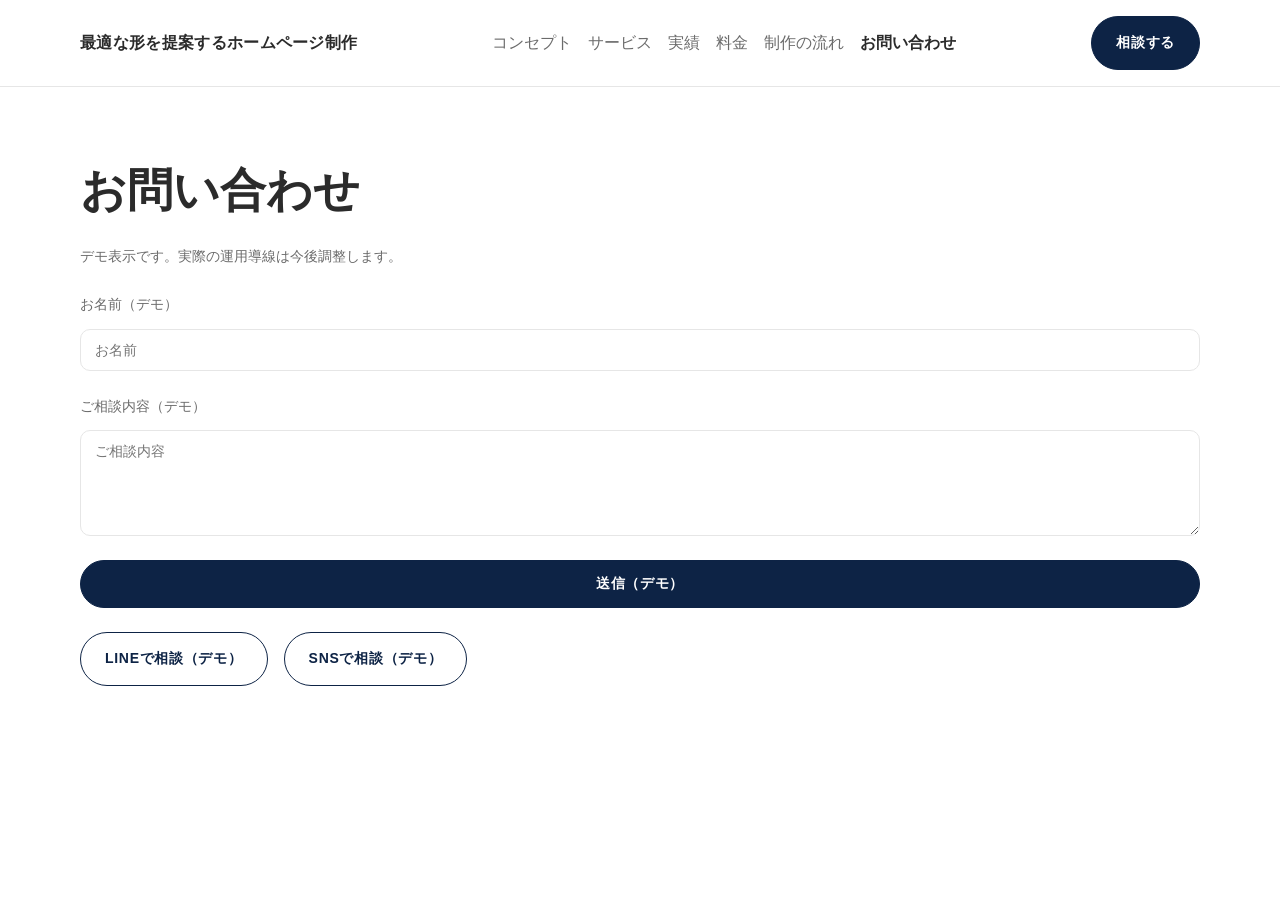
==== contact.html @ 49192944 "first commit" ====
﻿<!doctype html>
<html lang="ja">
<head>
  <meta charset="utf-8" />
  <meta name="viewport" content="width=device-width, initial-scale=1" />
  <title>お問い合わせ | 最適な形を提案するホームページ制作</title>
  <meta name="description" content="お問い合わせはフォームとLINE/SNS（デモ表記）。" />
  <link rel="stylesheet" href="style.css" />
</head>
<body>
  <header class="site-header">
    <div class="container header-inner">
      <a class="logo" href="index.html">最適な形を提案するホームページ制作</a>
      <nav class="nav">
        <a href="concept.html">コンセプト</a>
        <a href="services.html">サービス</a>
        <a href="works.html">実績</a>
        <a href="pricing.html">料金</a>
        <a href="process.html">制作の流れ</a>
        <a href="contact.html" aria-current="page">お問い合わせ</a>
      </nav>
      <a class="button" href="contact.html">相談する</a>
    </div>
  </header>

  <main>
    <section class="section">
      <div class="container">
        <h1>お問い合わせ</h1>
        <p class="note">デモ表示です。実際の運用導線は今後調整します。</p>
        <form class="contact-form">
          <label>
            お名前（デモ）
            <input type="text" placeholder="お名前" />
          </label>
          <label>
            ご相談内容（デモ）
            <textarea rows="5" placeholder="ご相談内容"></textarea>
          </label>
          <button class="button" type="button">送信（デモ）</button>
        </form>
        <div class="contact-actions">
          <a class="button ghost" href="#">LINEで相談（デモ）</a>
          <a class="button ghost" href="#">SNSで相談（デモ）</a>
        </div>
      </div>
    </section>
  </main>

  <script src="script.js"></script>
</body>
</html>
---- style.css ----
﻿:root {
  --bg: #ffffff;
  --text: #2b2b2b;
  --muted: #6b6b6b;
  --line: #e6e6e6;
  --accent: #0d2345;
  --card-bg: #fafafa;
  --radius: 12px;
  --space-1: 8px;
  --space-2: 12px;
  --space-3: 16px;
  --space-4: 24px;
  --space-5: 40px;
  --space-6: 64px;
}

* {
  box-sizing: border-box;
}

body {
  margin: 0;
  font-family: "Yu Gothic", "Hiragino Kaku Gothic ProN", "Meiryo", sans-serif;
  color: var(--text);
  background: var(--bg);
  line-height: 1.7;
}

a {
  color: inherit;
  text-decoration: none;
}

main {
  display: block;
}

.section {
  padding: var(--space-6) 0;
}

.container {
  width: min(1120px, 90vw);
  margin: 0 auto;
}

.site-header {
  border-bottom: 1px solid var(--line);
  background: var(--bg);
}

.header-inner {
  display: flex;
  align-items: center;
  gap: var(--space-3);
  padding: var(--space-3) 0;
  flex-wrap: wrap;
}

.logo {
  font-weight: 600;
  letter-spacing: 0.02em;
}

.nav {
  display: flex;
  gap: var(--space-3);
  flex-wrap: wrap;
  color: var(--muted);
}

.nav a[aria-current="page"] {
  color: var(--text);
  font-weight: 600;
}

.hero {
  padding: calc(var(--space-6) + 24px) 0;
}

.eyebrow {
  font-size: 12px;
  letter-spacing: 0.18em;
  text-transform: uppercase;
  color: var(--muted);
  margin: 0 0 var(--space-2);
}

h1 {
  font-size: clamp(30px, 5.4vw, 46px);
  margin: 0 0 var(--space-3);
}

h2 {
  font-size: clamp(22px, 3.5vw, 30px);
  margin: 0 0 var(--space-3);
}

h3 {
  font-size: 18px;
  margin: 0 0 var(--space-2);
}

p {
  margin: 0 0 var(--space-3);
  color: var(--text);
}

.lead {
  font-size: 16px;
  color: var(--muted);
}

.note {
  font-size: 14px;
  color: var(--muted);
}

.button {
  display: inline-flex;
  align-items: center;
  justify-content: center;
  padding: 14px 24px;
  border-radius: 999px;
  border: 1px solid var(--accent);
  color: var(--bg);
  background: var(--accent);
  font-size: 14px;
  letter-spacing: 0.05em;
  font-weight: 600;
}

.button.ghost {
  background: transparent;
  color: var(--accent);
}

.hero-actions {
  display: flex;
  gap: var(--space-3);
  flex-wrap: wrap;
  margin-top: var(--space-4);
}

.grid {
  display: grid;
  grid-template-columns: 1fr;
  gap: var(--space-5);
}

.card {
  padding: var(--space-5);
  border: 1px solid var(--line);
  border-radius: var(--radius);
  background: var(--card-bg);
}

.works-grid {
  gap: var(--space-5);
}

.work-thumb {
  height: 220px;
  border-radius: var(--radius);
  background: #f0f0f0;
  display: grid;
  place-items: center;
  color: var(--muted);
  margin-bottom: var(--space-3);
  font-size: 12px;
  letter-spacing: 0.2em;
}

.badge {
  display: inline-block;
  font-size: 11px;
  letter-spacing: 0.1em;
  text-transform: uppercase;
  color: var(--accent);
  border: 1px solid var(--accent);
  padding: 4px 10px;
  border-radius: 999px;
  margin-bottom: var(--space-3);
}

.price-box {
  padding: var(--space-5);
  border: 1px solid var(--line);
  border-radius: var(--radius);
  background: #ffffff;
}

.price {
  font-size: 22px;
  margin: 0 0 var(--space-2);
}

.contact-form {
  display: grid;
  gap: var(--space-4);
  margin: var(--space-4) 0;
}

.contact-form label {
  display: grid;
  gap: var(--space-2);
  font-size: 14px;
  color: var(--muted);
}

input,
textarea {
  width: 100%;
  border: 1px solid var(--line);
  border-radius: 10px;
  padding: 12px 14px;
  font-family: inherit;
  font-size: 14px;
  color: var(--text);
  background: #ffffff;
}

.contact-actions {
  display: flex;
  gap: var(--space-3);
  flex-wrap: wrap;
}

@media (min-width: 768px) {
  .header-inner {
    justify-content: space-between;
  }

  .grid {
    grid-template-columns: repeat(3, 1fr);
  }

  .works-grid {
    grid-template-columns: repeat(2, 1fr);
  }

  .process-grid {
    grid-template-columns: repeat(4, 1fr);
  }
}
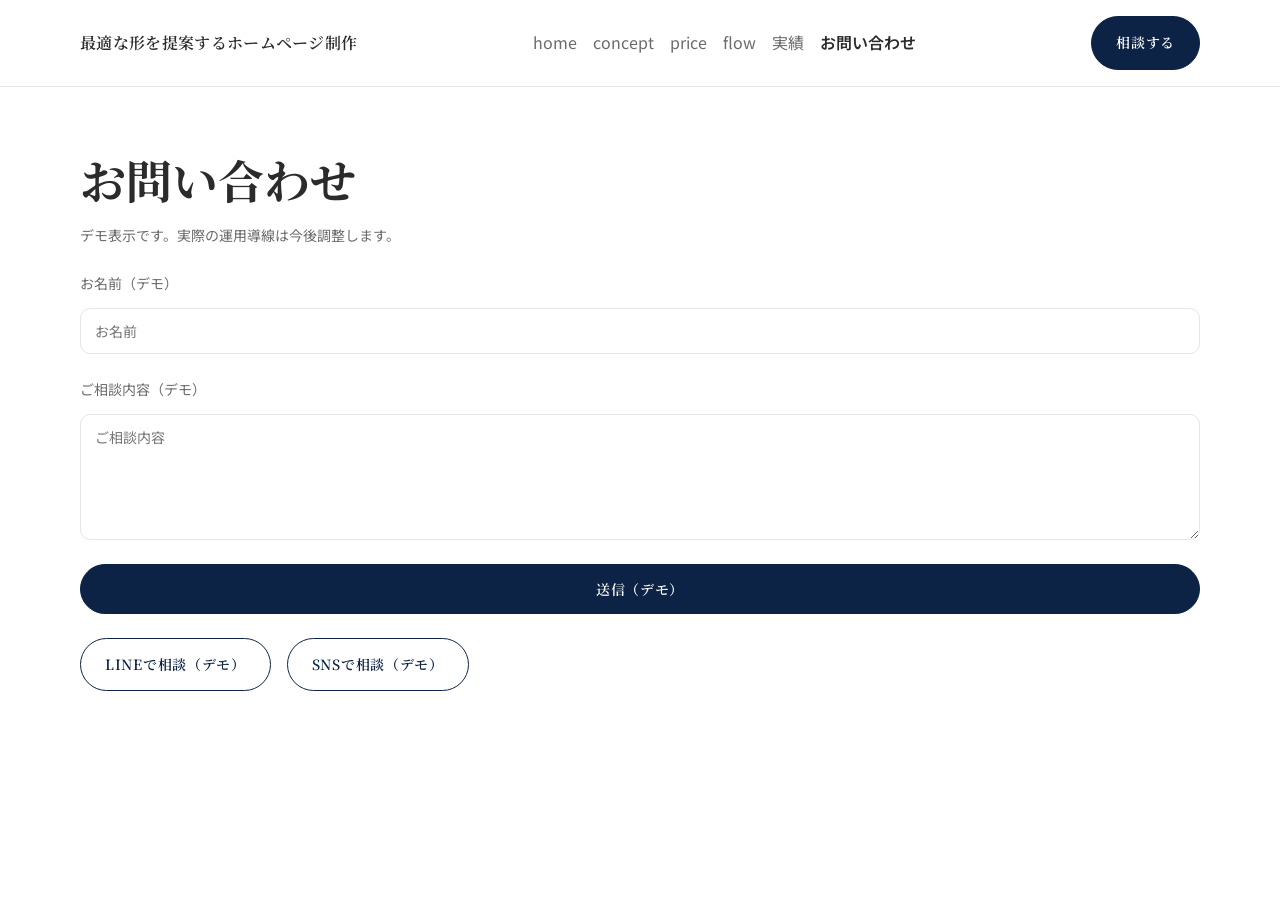
==== commit c6723a7f: "Update homepage sections, nav anchors, visuals, and remove unused pages" ====
--- a/contact.html
+++ b/contact.html
@@ -12,11 +12,11 @@
     <div class="container header-inner">
       <a class="logo" href="index.html">最適な形を提案するホームページ制作</a>
       <nav class="nav">
-        <a href="concept.html">コンセプト</a>
-        <a href="services.html">サービス</a>
+        <a href="index.html#top">home</a>
+        <a href="index.html#concept">concept</a>
+        <a href="index.html#pricing">price</a>
+        <a href="index.html#process">flow</a>
         <a href="works.html">実績</a>
-        <a href="pricing.html">料金</a>
-        <a href="process.html">制作の流れ</a>
         <a href="contact.html" aria-current="page">お問い合わせ</a>
       </nav>
       <a class="button" href="contact.html">相談する</a>
--- a/style.css
+++ b/style.css
@@ -1,9 +1,14 @@
-﻿:root {
+@import url("https://fonts.googleapis.com/css2?family=Libre+Bodoni:ital,wght@1,600&family=Noto+Sans+JP:wght@400;500;700&family=Noto+Serif+JP:wght@500;600;700&display=swap");
+
+:root {
   --bg: #ffffff;
   --text: #2b2b2b;
   --muted: #6b6b6b;
   --line: #e6e6e6;
   --accent: #0d2345;
+  --accent-soft: #eaf0fb;
+  --accent-strong: #081933;
+  --cta: #ef7e30;
   --card-bg: #fafafa;
   --radius: 12px;
   --space-1: 8px;
@@ -12,6 +17,7 @@
   --space-4: 24px;
   --space-5: 40px;
   --space-6: 64px;
+  --display-serif: "Noto Serif JP", "Yu Mincho", "Hiragino Mincho ProN", serif;
 }
 
 * {
@@ -20,12 +26,20 @@
 
 body {
   margin: 0;
-  font-family: "Yu Gothic", "Hiragino Kaku Gothic ProN", "Meiryo", sans-serif;
+  font-family: "Noto Sans JP", "Hiragino Kaku Gothic ProN", "Meiryo", sans-serif;
   color: var(--text);
   background: var(--bg);
   line-height: 1.7;
 }
 
+h1,
+h2,
+h3,
+.logo,
+.button {
+  font-family: "Noto Serif JP", "Yu Mincho", "Hiragino Mincho ProN", serif;
+}
+
 a {
   color: inherit;
   text-decoration: none;
@@ -37,6 +51,86 @@
 
 .section {
   padding: var(--space-6) 0;
+}
+
+#concept {
+  scroll-margin-top: 96px;
+}
+
+#pricing,
+#process {
+  scroll-margin-top: 96px;
+}
+
+#works {
+  scroll-margin-top: 96px;
+}
+
+.lp-hero + .section {
+  position: relative;
+  overflow: visible;
+  background: linear-gradient(180deg, #213a63 0%, #3a557f 100%);
+}
+
+.lp-hero + .section::before {
+  content: "";
+  position: absolute;
+  left: 0;
+  top: -42px;
+  width: 100%;
+  height: 44px;
+  background: url("data:image/svg+xml,%3Csvg xmlns='http://www.w3.org/2000/svg' viewBox='0 0 1200 80' preserveAspectRatio='none'%3E%3Cpath d='M0 40 C100 12 200 12 300 40 C400 68 500 68 600 40 C700 12 800 12 900 40 C1000 68 1100 68 1200 40 L1200 80 L0 80 Z' fill='%23213a63'/%3E%3C/svg%3E") no-repeat;
+  background-size: 100% 100%;
+  pointer-events: none;
+  z-index: 1;
+}
+
+.lp-hero + .section::after {
+  content: "";
+  position: absolute;
+  left: 0;
+  bottom: -42px;
+  width: 100%;
+  height: 44px;
+  background: url("data:image/svg+xml,%3Csvg xmlns='http://www.w3.org/2000/svg' viewBox='0 0 1200 80' preserveAspectRatio='none'%3E%3Cpath d='M0 40 C100 68 200 68 300 40 C400 12 500 12 600 40 C700 68 800 68 900 40 C1000 12 1100 12 1200 40 L1200 0 L0 0 Z' fill='%233a557f'/%3E%3C/svg%3E") no-repeat;
+  background-size: 100% 100%;
+  pointer-events: none;
+  z-index: 1;
+}
+
+.lp-hero + .section .container {
+  position: relative;
+  z-index: 4;
+}
+
+.lp-hero + .section > .container > .reasons-title {
+  color: #ffffff;
+  display: block;
+  text-align: center;
+  margin-left: auto;
+  margin-right: auto;
+}
+
+.reasons-kicker {
+  margin: 0 0 8px;
+  text-align: center;
+  font-size: 12px;
+  letter-spacing: 0.14em;
+  text-transform: uppercase;
+  color: rgba(255, 255, 255, 0.82);
+}
+
+.section-kicker {
+  margin: 0 0 8px;
+  text-align: center;
+  font-size: 12px;
+  letter-spacing: 0.14em;
+  text-transform: uppercase;
+  color: var(--accent);
+}
+
+.lp-hero + .section > .container > .reasons-title::after {
+  content: none;
 }
 
 .container {
@@ -89,6 +183,8 @@
 h1 {
   font-size: clamp(30px, 5.4vw, 46px);
   margin: 0 0 var(--space-3);
+  color: var(--text);
+  line-height: 1.25;
 }
 
 h2 {
@@ -135,11 +231,1227 @@
   color: var(--accent);
 }
 
+.hero-works-btn {
+  position: relative;
+  overflow: hidden;
+  isolation: isolate;
+  color: #ffffff !important;
+  background: linear-gradient(180deg, #35598d 0%, #1c3f72 52%, #0d2345 100%) !important;
+  border-color: #0d2345 !important;
+  box-shadow:
+    0 10px 20px rgba(7, 20, 40, 0.4),
+    0 2px 0 rgba(6, 18, 36, 0.55),
+    inset 0 1px 0 rgba(255, 255, 255, 0.42),
+    inset 0 -1px 0 rgba(6, 18, 36, 0.45),
+    inset 0 -10px 16px rgba(8, 24, 46, 0.22);
+  transition: transform 0.2s ease, box-shadow 0.2s ease, filter 0.2s ease;
+}
+
+.hero-works-btn::before {
+  content: "";
+  position: absolute;
+  left: 8%;
+  top: 8%;
+  width: 84%;
+  height: 48%;
+  border-radius: 999px;
+  background: linear-gradient(
+    to bottom,
+    rgba(255, 255, 255, 0.44) 0%,
+    rgba(255, 255, 255, 0.12) 65%,
+    rgba(255, 255, 255, 0) 100%
+  );
+  z-index: 0;
+  pointer-events: none;
+}
+
+.hero-works-btn:hover {
+  transform: translateY(-3px);
+  box-shadow:
+    0 14px 26px rgba(7, 20, 40, 0.48),
+    0 2px 0 rgba(6, 18, 36, 0.55),
+    inset 0 1px 0 rgba(255, 255, 255, 0.5),
+    inset 0 -1px 0 rgba(6, 18, 36, 0.46),
+    inset 0 -10px 16px rgba(8, 24, 46, 0.22);
+  filter: saturate(1.08);
+}
+
+.button.cta-orange {
+  position: relative;
+  overflow: hidden;
+  isolation: isolate;
+  background: linear-gradient(180deg, #f69a54 0%, #ef7e30 54%, #d9671d 100%);
+  border-color: #d9671d;
+  color: #ffffff;
+  box-shadow:
+    0 10px 20px rgba(102, 48, 10, 0.34),
+    0 2px 0 rgba(120, 54, 10, 0.42),
+    inset 0 1px 0 rgba(255, 255, 255, 0.45),
+    inset 0 -1px 0 rgba(131, 59, 10, 0.46),
+    inset 0 -9px 14px rgba(177, 86, 19, 0.2);
+  transition: transform 0.2s ease, box-shadow 0.2s ease, filter 0.2s ease;
+}
+
+.button.cta-orange::before {
+  content: "";
+  position: absolute;
+  left: 8%;
+  top: 8%;
+  width: 84%;
+  height: 48%;
+  border-radius: 999px;
+  background: linear-gradient(
+    to bottom,
+    rgba(255, 255, 255, 0.42) 0%,
+    rgba(255, 255, 255, 0.12) 65%,
+    rgba(255, 255, 255, 0) 100%
+  );
+  pointer-events: none;
+}
+
+.button.cta-orange:hover {
+  transform: translateY(-3px);
+  box-shadow:
+    0 14px 26px rgba(102, 48, 10, 0.4),
+    0 2px 0 rgba(120, 54, 10, 0.44),
+    inset 0 1px 0 rgba(255, 255, 255, 0.5),
+    inset 0 -1px 0 rgba(131, 59, 10, 0.46),
+    inset 0 -9px 14px rgba(177, 86, 19, 0.2);
+  filter: saturate(1.06);
+}
+
 .hero-actions {
   display: flex;
   gap: var(--space-3);
   flex-wrap: wrap;
   margin-top: var(--space-4);
+}
+
+.lp-hero {
+  position: relative;
+  overflow: hidden;
+  isolation: isolate;
+  background: #ffffff;
+  padding-top: var(--space-5);
+}
+
+.lp-hero::before {
+  content: "";
+  position: absolute;
+  left: 0;
+  top: 0;
+  width: 50%;
+  height: 52%;
+  z-index: 1;
+  pointer-events: none;
+  background: linear-gradient(
+    to bottom,
+    rgba(13, 35, 69, 0.76) 0%,
+    rgba(13, 35, 69, 0.74) 64%,
+    rgba(13, 35, 69, 0.34) 82%,
+    rgba(13, 35, 69, 0.10) 90%,
+    rgba(13, 35, 69, 0.02) 96%,
+    rgba(13, 35, 69, 0) 100%
+  );
+  -webkit-clip-path: polygon(0 0, 100% 0, 44% 100%, 0 100%);
+  clip-path: polygon(0 0, 100% 0, 44% 100%, 0 100%);
+}
+
+.lp-hero-bg {
+  position: absolute;
+  top: 0;
+  left: 0;
+  width: 100%;
+  height: auto;
+  display: block;
+  z-index: 0;
+  pointer-events: none;
+  filter: brightness(0.58);
+  -webkit-mask-image: linear-gradient(
+    to bottom,
+    rgba(0, 0, 0, 1) 0%,
+    rgba(0, 0, 0, 1) 24%,
+    rgba(0, 0, 0, 0.78) 46%,
+    rgba(0, 0, 0, 0.35) 68%,
+    rgba(0, 0, 0, 0) 100%
+  );
+  mask-image: linear-gradient(
+    to bottom,
+    rgba(0, 0, 0, 1) 0%,
+    rgba(0, 0, 0, 1) 24%,
+    rgba(0, 0, 0, 0.78) 46%,
+    rgba(0, 0, 0, 0.35) 68%,
+    rgba(0, 0, 0, 0) 100%
+  );
+}
+
+.lp-hero-inner {
+  position: relative;
+  z-index: 2;
+  display: block;
+  max-width: none;
+}
+
+.hero-copy {
+  max-width: 520px;
+  margin-left: 0;
+}
+
+.hero-copy .eyebrow {
+  margin-top: 2cm;
+}
+
+.hero-copy .lead {
+  margin-top: 3cm;
+  transform: translateX(-6px);
+  max-width: 36ch;
+  line-height: 1.75;
+}
+
+.lp-hero h1 {
+  white-space: nowrap;
+  margin-top: 0;
+}
+
+.lp-hero .eyebrow,
+.lp-hero h1,
+.lp-hero .lead {
+  color: #ffffff;
+  text-shadow: 0 3px 14px rgba(0, 0, 0, 0.35);
+}
+
+.lp-meta {
+  display: flex;
+  flex-wrap: wrap;
+  gap: 0;
+  margin: var(--space-4) 0 0;
+  padding: 0;
+  list-style: none;
+}
+
+.hero-copy .lp-meta {
+  justify-content: flex-start;
+  transform: translateX(-58px);
+}
+
+.hero-copy .hero-actions {
+  justify-content: center;
+  align-items: flex-start;
+  flex-direction: column;
+  transform: translateX(-20px);
+}
+
+.hero-copy .hero-actions .button {
+  min-width: 260px;
+  transition: transform 0.2s ease, box-shadow 0.2s ease, filter 0.2s ease;
+}
+
+.hero-copy .hero-actions .button:hover {
+  transform: translateY(-3px);
+  box-shadow: 0 14px 24px rgba(8, 31, 62, 0.28);
+}
+
+.lp-hero-panel .hero-actions .button {
+  min-width: 260px;
+  transition: transform 0.2s ease, box-shadow 0.2s ease, filter 0.2s ease;
+}
+
+.lp-hero-panel .hero-actions .button:hover {
+  transform: translateY(-3px);
+  box-shadow: 0 14px 24px rgba(8, 31, 62, 0.28);
+}
+
+.lp-meta li {
+  border: 0;
+  background: transparent;
+  border-radius: 0;
+  padding: 0;
+  font-size: 13px;
+  color: #ffffff;
+  text-shadow: 0 2px 10px rgba(0, 0, 0, 0.35);
+}
+
+.lp-meta li:not(:last-child)::after {
+  content: " / ";
+  color: #ffffff;
+}
+
+.lp-hero-panel {
+  margin: calc(var(--space-6) + 24px) 0 0;
+  width: min(980px, 92vw);
+  margin-left: auto;
+  margin-right: auto;
+  padding: 0;
+  border: 0;
+  border-radius: 0;
+  background: transparent;
+  box-shadow: none;
+  text-align: center;
+}
+
+.lp-hero-panel h2 {
+  margin-bottom: var(--space-3);
+}
+
+.problem-title {
+  transform: translateY(16px);
+  opacity: 0;
+  filter: blur(3px);
+  transition: transform 0.55s ease, opacity 0.55s ease, filter 0.55s ease;
+}
+
+.problem-title.is-visible {
+  transform: translateY(0);
+  opacity: 1;
+  filter: blur(0);
+}
+
+.lp-hero-panel ul {
+  width: min(760px, 92%);
+  margin: 0 auto var(--space-4);
+  padding-left: 22px;
+  list-style: disc;
+  text-align: left;
+}
+
+.lp-hero-panel .hero-actions {
+  justify-content: center;
+  transform: none;
+}
+
+.lp-hero-panel li {
+  margin-bottom: 8px;
+}
+
+.problem-layout {
+  display: block;
+}
+
+.problem-list {
+  padding-left: 0;
+  list-style: none;
+  margin: 0;
+}
+
+.lp-hero-panel .problem-list {
+  padding-left: 0;
+  list-style: none;
+}
+
+.problem-list li {
+  position: relative;
+  margin-bottom: 12px;
+  padding: 2px 4px 2px 14px;
+  font-family: "Noto Serif JP", "Yu Mincho", "Hiragino Mincho ProN", serif;
+  font-size: clamp(18px, 2.2vw, 24px);
+  font-weight: 700;
+  color: var(--accent);
+  line-height: 1.5;
+  transform: translateY(16px);
+  opacity: 0;
+  filter: blur(3px);
+  transition: transform 0.55s ease, opacity 0.55s ease, filter 0.55s ease;
+}
+
+.problem-list li::before {
+  content: "";
+  position: absolute;
+  left: 0;
+  top: 0.95em;
+  width: 7px;
+  height: 7px;
+  border-radius: 999px;
+  background: var(--accent);
+}
+
+.problem-text {
+  display: inline;
+  padding: 0 0.14em;
+  background-image: linear-gradient(transparent 58%, rgba(13, 35, 69, 0.18) 58%);
+  box-decoration-break: clone;
+  -webkit-box-decoration-break: clone;
+}
+
+.problem-list li.is-visible {
+  transform: translateY(0);
+  opacity: 1;
+  filter: blur(0);
+}
+
+.problem-list li:nth-child(2) {
+  transition-delay: 0.08s;
+}
+
+.problem-list li:nth-child(3) {
+  transition-delay: 0.16s;
+}
+
+.problem-list li:nth-child(4) {
+  transition-delay: 0.24s;
+}
+
+.problem-list li:nth-child(5) {
+  transition-delay: 0.32s;
+}
+
+.lp-cards {
+  display: grid;
+  grid-template-columns: repeat(3, minmax(0, 1fr));
+  gap: var(--space-3);
+}
+
+.lp-card {
+  border: 1px solid #dfe6f5;
+  border-radius: 14px;
+  background: #ffffff;
+  padding: var(--space-4);
+  box-shadow: 0 8px 24px rgba(8, 25, 51, 0.05);
+}
+
+.reasons-title {
+  font-size: clamp(32px, 5vw, 54px);
+  margin-bottom: var(--space-4);
+  position: relative;
+  display: inline-block;
+  padding-bottom: 8px;
+  z-index: 0;
+}
+
+.reasons-title::after {
+  content: "";
+  position: absolute;
+  left: 0;
+  top: 0;
+  width: 100%;
+  height: 100%;
+  background: linear-gradient(
+    90deg,
+    rgba(13, 35, 69, 0.04) 0%,
+    rgba(13, 35, 69, 0.24) 12%,
+    rgba(13, 35, 69, 0.36) 26%,
+    rgba(13, 35, 69, 0.30) 46%,
+    rgba(13, 35, 69, 0.38) 60%,
+    rgba(13, 35, 69, 0.26) 78%,
+    rgba(13, 35, 69, 0.07) 100%
+  );
+  border-radius: 10px 4px 9px 5px;
+  transform: skewX(-10deg) rotate(-0.7deg);
+  filter: saturate(102%);
+  opacity: 0.88;
+  -webkit-mask-image: linear-gradient(
+    90deg,
+    transparent 0%,
+    rgba(0, 0, 0, 0.9) 13%,
+    rgba(0, 0, 0, 0.95) 85%,
+    transparent 100%
+  );
+  mask-image: linear-gradient(
+    90deg,
+    transparent 0%,
+    rgba(0, 0, 0, 0.9) 13%,
+    rgba(0, 0, 0, 0.95) 85%,
+    transparent 100%
+  );
+  z-index: 2;
+  pointer-events: none;
+}
+
+.reasons-title.reveal-on-scroll {
+  transform: translateY(20px);
+  opacity: 0;
+  filter: blur(2px);
+  transition: transform 0.55s ease, opacity 0.55s ease, filter 0.55s ease;
+}
+
+.reasons-title.reveal-on-scroll.is-visible {
+  transform: translateY(0);
+  opacity: 1;
+  filter: blur(0);
+}
+
+.reasons-stack {
+  width: 100%;
+  min-height: 0;
+  margin: 0;
+  position: static;
+  display: grid;
+  grid-template-columns: repeat(3, minmax(0, 1fr));
+  column-gap: 1.4cm;
+  row-gap: 0;
+}
+
+.reason-card {
+  border: 1px solid rgba(255, 255, 255, 0.9);
+  background: transparent;
+  box-shadow: none;
+  padding: 28px 24px 32px;
+  display: block;
+  position: relative;
+  width: 100%;
+  max-width: none;
+  margin: 0;
+  transform: none;
+  z-index: 2;
+  text-align: center;
+  border-radius: 0;
+  min-height: 460px;
+}
+
+.reason-photo {
+  display: block;
+  width: clamp(300px, 24vw, 440px);
+  height: auto;
+  object-fit: contain;
+  border-radius: 0;
+  background: transparent;
+  margin: 0 auto 8px;
+}
+
+.reason-01,
+.reason-02,
+.reason-03 {
+  top: auto;
+  left: auto;
+}
+
+.reason-card h3 {
+  font-size: clamp(16px, 1.8vw, 22px);
+  margin-bottom: 10px;
+  display: flex;
+  align-items: baseline;
+  gap: 10px;
+  max-width: none;
+  white-space: nowrap;
+  line-height: 1.25;
+  position: relative;
+  z-index: 1;
+  color: #ffffff;
+}
+
+.reason-card p {
+  font-size: clamp(12px, 1.2vw, 14px);
+  margin: 0;
+  position: relative;
+  z-index: 1;
+  max-width: 42ch;
+  color: #ffffff;
+}
+
+.reason-no {
+  display: none;
+}
+
+.reason-card::after {
+  content: none;
+}
+
+
+.reason-index {
+  position: relative;
+  display: inline-block;
+  font-family: "Libre Bodoni", "Times New Roman", Georgia, serif;
+  font-size: 2.35em;
+  line-height: 0.88;
+  letter-spacing: 0.02em;
+  font-weight: 600;
+  font-style: italic;
+  color: #ffffff;
+  -webkit-text-fill-color: #ffffff;
+  -webkit-text-stroke: 1px rgba(255, 255, 255, 0.92);
+  transform: skewX(-10deg);
+  text-shadow: none;
+}
+
+.reason-index::before {
+  content: none;
+  position: absolute;
+  inset: 0;
+  z-index: -1;
+  color: transparent;
+  -webkit-text-stroke: 1.95px rgba(13, 35, 69, 0.42);
+  transform: translate(0.65px, 0.65px) skewX(-10deg);
+}
+
+.reason-card.reveal-on-scroll {
+  transform: translateY(20px);
+  opacity: 0;
+  filter: blur(2px);
+  transition: transform 0.55s ease, opacity 0.55s ease, filter 0.55s ease;
+}
+
+.reason-card.reveal-on-scroll.is-visible {
+  transform: translateY(0);
+  opacity: 1;
+  filter: blur(0);
+}
+
+.reason-02.reveal-on-scroll {
+  transition-delay: 0.08s;
+}
+
+.reason-03.reveal-on-scroll {
+  transition-delay: 0.16s;
+}
+
+
+.lp-works {
+  background: linear-gradient(180deg, #ffffff 0%, #f9fbff 100%);
+  margin-top: 2cm;
+}
+
+.lp-works .container {
+  text-align: center;
+}
+
+.works-main-title {
+  font-size: clamp(32px, 5vw, 54px);
+  margin: 0 0 var(--space-4);
+}
+
+.flow-main-title {
+  font-size: clamp(32px, 5vw, 54px);
+  margin: 0 0 var(--space-4);
+  text-align: center;
+}
+
+.pricing-main-title {
+  font-size: clamp(32px, 5vw, 54px);
+  margin: 0 0 var(--space-4);
+  text-align: center;
+}
+
+.works-copy {
+  max-width: 860px;
+  margin: var(--space-4) auto 0;
+  display: grid;
+  gap: 10px;
+}
+
+.works-copy p {
+  margin: 0;
+}
+
+.works-actions {
+  margin-top: var(--space-4);
+  display: flex;
+  justify-content: center;
+}
+
+.works-actions .button {
+  position: relative;
+  overflow: hidden;
+  isolation: isolate;
+  box-shadow:
+    0 10px 20px rgba(8, 31, 62, 0.28),
+    0 2px 0 rgba(6, 20, 39, 0.42),
+    inset 0 1px 0 rgba(255, 255, 255, 0.24),
+    inset 0 -1px 0 rgba(6, 20, 39, 0.38);
+  transition: transform 0.2s ease, box-shadow 0.2s ease, filter 0.2s ease;
+}
+
+.works-actions .button::before {
+  content: "";
+  position: absolute;
+  left: 8%;
+  top: 8%;
+  width: 84%;
+  height: 48%;
+  border-radius: 999px;
+  background: linear-gradient(
+    to bottom,
+    rgba(255, 255, 255, 0.42) 0%,
+    rgba(255, 255, 255, 0.12) 65%,
+    rgba(255, 255, 255, 0) 100%
+  );
+  pointer-events: none;
+}
+
+.works-actions .button:hover {
+  transform: translateY(-3px);
+  box-shadow:
+    0 14px 26px rgba(8, 31, 62, 0.34),
+    0 2px 0 rgba(6, 20, 39, 0.42),
+    inset 0 1px 0 rgba(255, 255, 255, 0.28),
+    inset 0 -1px 0 rgba(6, 20, 39, 0.38);
+  filter: saturate(1.04);
+}
+
+.lp-flow {
+  --flow-num-size: clamp(72px, 10vw, 120px);
+  margin: 0;
+  padding: 0;
+  list-style: none;
+  display: grid;
+  grid-template-columns: 1fr;
+  gap: var(--space-2);
+  justify-items: center;
+}
+
+.lp-flow li {
+  padding: 10px 0 14px;
+  display: grid;
+  grid-template-columns: repeat(5, minmax(0, 1fr));
+  align-items: center;
+  gap: 8px;
+  width: 100%;
+  position: relative;
+  overflow: visible;
+}
+
+.lp-flow li::after {
+  content: "";
+  position: absolute;
+  left: calc((100vw - min(1120px, 90vw)) / -2);
+  top: calc(50% + (var(--flow-num-size) / 2) - 1px);
+  width: 100vw;
+  height: 2px;
+  background: linear-gradient(
+    to right,
+    rgba(13, 35, 69, 0.96) 0%,
+    rgba(13, 35, 69, 0.9) 46%,
+    rgba(13, 35, 69, 0.45) 74%,
+    rgba(13, 35, 69, 0) 100%
+  );
+  z-index: 0;
+  pointer-events: none;
+}
+
+.lp-flow li.reveal-on-scroll {
+  transform: translateY(20px);
+  opacity: 0;
+  filter: blur(2px);
+  transition: transform 0.55s ease, opacity 0.55s ease, filter 0.55s ease;
+}
+
+.lp-flow li.reveal-on-scroll.is-visible {
+  transform: translateY(0);
+  opacity: 1;
+  filter: blur(0);
+}
+
+.lp-flow li:nth-child(2).reveal-on-scroll { transition-delay: 0.06s; }
+.lp-flow li:nth-child(3).reveal-on-scroll { transition-delay: 0.12s; }
+.lp-flow li:nth-child(4).reveal-on-scroll { transition-delay: 0.18s; }
+.lp-flow li:nth-child(5).reveal-on-scroll { transition-delay: 0.24s; }
+
+.flow-photo {
+  position: absolute;
+  left: calc((100vw - min(1120px, 90vw)) / -2);
+  top: 50%;
+  transform: translateY(-50%);
+  width: calc(40% + 2cm);
+  height: var(--flow-num-size);
+  object-fit: cover;
+  border-radius: 10px;
+  border: 0;
+  background: #eef2f8;
+  z-index: 0;
+  -webkit-mask-image: linear-gradient(
+    to right,
+    rgba(0, 0, 0, 1) 0%,
+    rgba(0, 0, 0, 0.95) 45%,
+    rgba(0, 0, 0, 0.62) 72%,
+    rgba(0, 0, 0, 0) 100%
+  );
+  mask-image: linear-gradient(
+    to right,
+    rgba(0, 0, 0, 1) 0%,
+    rgba(0, 0, 0, 0.95) 45%,
+    rgba(0, 0, 0, 0.62) 72%,
+    rgba(0, 0, 0, 0) 100%
+  );
+}
+
+.flow-content {
+  grid-column: 2 / 6;
+  justify-self: stretch;
+  text-align: left;
+  margin-left: 2cm;
+  z-index: 1;
+  display: grid;
+  grid-template-columns: 420px 1fr;
+  align-items: center;
+  column-gap: 22px;
+}
+
+.lp-flow li strong {
+  display: flex;
+  align-items: baseline;
+  gap: 10px;
+  justify-content: flex-start;
+  font-size: clamp(24px, 3.2vw, 34px);
+  line-height: 1.25;
+  margin: 0;
+  font-family: "Noto Serif JP", "Yu Mincho", "Hiragino Mincho ProN", serif;
+  white-space: nowrap;
+}
+
+.flow-index {
+  display: inline-block;
+}
+
+.lp-flow .flow-index {
+  font-size: var(--flow-num-size) !important;
+  line-height: 0.8 !important;
+  color: #0d2345 !important;
+  -webkit-text-fill-color: #0d2345 !important;
+  -webkit-text-stroke: 0 !important;
+  transform: none !important;
+}
+
+.lp-flow span {
+  color: var(--muted);
+  font-size: clamp(14px, 1.4vw, 17px);
+  display: block;
+  font-family: "Noto Serif JP", "Yu Mincho", "Hiragino Mincho ProN", serif;
+  text-align: left;
+}
+
+.lp-pricing {
+  background: linear-gradient(180deg, #f8fbff 0%, #ffffff 100%);
+}
+
+.lp-price-grid {
+  display: grid;
+  grid-template-columns: repeat(3, minmax(0, 1fr));
+  gap: var(--space-3);
+}
+
+.badge {
+  display: inline-block;
+  font-size: 11px;
+  letter-spacing: 0.1em;
+  text-transform: uppercase;
+  color: var(--accent);
+  border: 1px solid var(--accent);
+  padding: 4px 10px;
+  border-radius: 999px;
+  margin-bottom: var(--space-3);
+}
+
+.price-box {
+  padding: var(--space-5);
+  border: 1px solid var(--line);
+  border-radius: var(--radius);
+  background: #ffffff;
+}
+
+.price-photo {
+  display: block;
+  width: 100%;
+  aspect-ratio: 16 / 9;
+  object-fit: cover;
+  border-radius: 10px;
+  margin-bottom: var(--space-3);
+}
+
+.price {
+  font-size: 22px;
+  margin: 0 0 var(--space-2);
+}
+
+.lp-faq {
+  display: grid;
+  gap: var(--space-2);
+}
+
+.lp-faq details {
+  border: 1px solid #dbe3f3;
+  border-radius: 10px;
+  background: #ffffff;
+  padding: 12px 14px;
+}
+
+.lp-faq summary {
+  font-weight: 600;
+  cursor: pointer;
+}
+
+.lp-final-cta {
+  background: linear-gradient(135deg, var(--accent) 0%, var(--accent-strong) 100%);
+  color: #ffffff;
+  text-align: center;
+}
+
+.lp-final-cta h2,
+.lp-final-cta .lead {
+  color: #ffffff;
+}
+
+.lp-final-cta .button {
+  background: var(--cta);
+  border-color: var(--cta);
+  color: #ffffff;
+}
+
+.lp-final-cta .button.ghost {
+  background: transparent;
+  border-color: rgba(255, 255, 255, 0.7);
+  color: #ffffff;
+}
+
+.trust-bridge {
+  margin-top: 6px;
+  padding-top: 0;
+  padding-bottom: 0;
+}
+
+.trust-bridge-inner {
+  text-align: center;
+}
+
+.down-arrow {
+  display: inline-flex;
+  flex-direction: column;
+  align-items: center;
+  gap: 5px;
+  margin-bottom: var(--space-2);
+}
+
+.down-arrow span {
+  width: 16px;
+  height: 16px;
+  border-right: 2px solid var(--accent);
+  border-bottom: 2px solid var(--accent);
+  transform: rotate(45deg);
+  opacity: 0.3;
+  animation: arrowPulse 1.4s infinite;
+}
+
+.down-arrow span:nth-child(2) {
+  animation-delay: 0.2s;
+}
+
+.down-arrow span:nth-child(3) {
+  animation-delay: 0.4s;
+}
+
+.reasons-arrow {
+  display: flex;
+  justify-content: center;
+  margin-top: 30px;
+  margin-bottom: 42px;
+}
+
+.reasons-arrow span {
+  width: 28px;
+  height: 28px;
+  border-right-width: 3px;
+  border-bottom-width: 3px;
+}
+
+.create-showcase {
+  margin-top: 56px;
+  position: relative;
+  padding-bottom: 20px;
+  min-height: 0;
+  display: grid;
+  grid-template-columns: 1fr auto auto 1fr;
+  align-items: end;
+  column-gap: 2cm;
+  row-gap: 10px;
+}
+
+.create-title {
+  grid-column: 1 / -1;
+  margin-top: -22px;
+  margin-bottom: var(--space-4);
+  display: block;
+  text-align: center;
+  margin-left: auto;
+  margin-right: auto;
+  color: #ffffff;
+}
+
+.create-title::after {
+  content: none;
+}
+
+.pc-mockup {
+  grid-column: 2;
+  position: relative;
+  width: clamp(300px, 36vw, 420px);
+  margin: 0;
+  display: grid;
+  justify-items: center;
+  transform: translateX(-34px);
+}
+
+.pc-screen {
+  width: 100%;
+  aspect-ratio: 16 / 10;
+  background: linear-gradient(150deg, #d8dde4 0%, #bcc4cf 52%, #a5aeb9 100%);
+  border-radius: 12px 12px 6px 6px;
+  padding: 8px 8px 7px;
+  border: 1px solid #9fa8b5;
+  box-shadow:
+    0 10px 22px rgba(40, 48, 61, 0.2),
+    inset 0 1px 0 rgba(255, 255, 255, 0.12);
+}
+
+.pc-screen img {
+  width: 100%;
+  height: 100%;
+  object-fit: cover;
+  border-radius: 7px;
+  display: block;
+  background: #dbe4f5;
+  border: 1px solid rgba(8, 25, 51, 0.18);
+}
+
+.pc-stand {
+  width: 100%;
+  height: 6px;
+  background: linear-gradient(180deg, #c8cfd9 0%, #9ea7b3 100%);
+  border-radius: 0 0 8px 8px;
+  margin-top: 1px;
+}
+
+.pc-base {
+  position: relative;
+  width: 124%;
+  height: 16px;
+  margin-top: 3px;
+  margin-left: -12%;
+  background: linear-gradient(180deg, #d3d9e1 0%, #adb6c2 48%, #8f99a6 100%);
+  border-radius: 0 0 16px 16px;
+  box-shadow:
+    0 6px 14px rgba(38, 45, 56, 0.18),
+    inset 0 1px 0 rgba(255, 255, 255, 0.15);
+}
+
+.pc-base::before {
+  content: "";
+  position: absolute;
+  left: 50%;
+  top: 3px;
+  transform: translateX(-50%);
+  width: 24%;
+  height: 3px;
+  border-radius: 999px;
+  background: rgba(236, 244, 255, 0.45);
+}
+
+.phone-mockup {
+  grid-column: 3;
+  position: relative;
+  right: auto;
+  bottom: auto;
+  width: clamp(122px, 15vw, 174px);
+  aspect-ratio: 9 / 19.5;
+  border-radius: 24px;
+  padding: 6px;
+  background:
+    linear-gradient(160deg, #e2e6ec 0%, #c2c9d3 28%, #a5aebb 62%, #909ba8 100%);
+  border: 1px solid #9ea8b5;
+  box-shadow:
+    0 16px 24px rgba(36, 44, 56, 0.22),
+    0 4px 8px rgba(36, 44, 56, 0.16),
+    inset 0 1px 0 rgba(255, 255, 255, 0.18);
+  transform: none;
+  overflow: hidden;
+  margin: 0 0 4px;
+}
+
+.phone-mockup img {
+  width: 100%;
+  height: 100%;
+  object-fit: cover;
+  border-radius: 18px;
+  display: block;
+  background: #dbe4f5;
+  border: 1px solid rgba(10, 24, 46, 0.45);
+}
+
+.phone-notch {
+  position: absolute;
+  top: 7px;
+  left: 50%;
+  transform: translateX(-50%);
+  width: 38%;
+  height: 6px;
+  border-radius: 999px;
+  background: rgba(8, 19, 36, 0.75);
+}
+
+.phone-mockup::before {
+  content: "";
+  position: absolute;
+  inset: 6px;
+  border-radius: 18px;
+  background: linear-gradient(
+    120deg,
+    rgba(255, 255, 255, 0.26) 0%,
+    rgba(255, 255, 255, 0.05) 22%,
+    rgba(255, 255, 255, 0) 45%
+  );
+  pointer-events: none;
+}
+
+@media (max-width: 767px) {
+  .lp-hero {
+    padding-top: 0;
+    min-height: 620px;
+  }
+
+  .lp-hero::before {
+    left: 0;
+    top: 0;
+    width: 100%;
+    height: 56%;
+    background: linear-gradient(
+      to bottom,
+      rgba(13, 35, 69, 0.66) 0%,
+      rgba(13, 35, 69, 0.58) 52%,
+      rgba(13, 35, 69, 0.30) 78%,
+      rgba(13, 35, 69, 0.05) 100%
+    );
+    -webkit-clip-path: none;
+    clip-path: none;
+  }
+
+  .lp-hero-bg {
+    height: 100%;
+    object-fit: cover;
+    object-position: center top;
+    filter: brightness(0.62);
+  }
+
+  .create-showcase {
+    display: block;
+    padding-bottom: 0;
+    min-height: 0;
+  }
+
+  .pc-mockup {
+    transform: none;
+  }
+
+  .phone-mockup {
+    position: relative;
+    right: auto;
+    bottom: auto;
+    margin-left: auto;
+    margin-right: 0;
+    margin-top: 14px;
+    width: 122px;
+  }
+
+  .hero-copy {
+    max-width: 100%;
+    padding: 16px 8px 0;
+  }
+
+  .hero-copy .eyebrow {
+    margin-top: 0;
+  }
+
+  .lp-hero h1 {
+    white-space: normal;
+  }
+
+  .hero-copy .lead {
+    margin-top: 12px;
+    transform: none;
+    max-width: none;
+  }
+
+  .hero-copy .lp-meta {
+    margin-top: 10px;
+  }
+
+  .hero-copy .lp-meta,
+  .hero-copy .hero-actions,
+  .lp-hero-panel .hero-actions {
+    transform: none;
+  }
+
+}
+
+.trust-lead {
+  font-family: "Noto Serif JP", "Yu Mincho", "Hiragino Mincho ProN", serif;
+  font-size: clamp(22px, 2.9vw, 34px);
+  font-weight: 800;
+  color: var(--accent);
+  margin-bottom: var(--space-2);
+  letter-spacing: 0.02em;
+  white-space: nowrap;
+}
+
+.trust-sub {
+  font-size: 16px;
+  color: var(--muted);
+  margin: 0;
+}
+
+.rotating-gallery {
+  margin-top: var(--space-4);
+  width: 100vw;
+  margin-left: 50%;
+  transform: translateX(-50%);
+  overflow: hidden;
+  border-radius: 0;
+}
+
+.rotating-track {
+  display: flex;
+  gap: 12px;
+  width: max-content;
+  animation: galleryLoop 22s linear infinite;
+}
+
+.rotating-track img {
+  width: clamp(340px, 36vw, 560px);
+  aspect-ratio: 18 / 9;
+  object-fit: cover;
+  border-radius: 0;
+  flex: 0 0 auto;
+  border: 1px solid #dce3f3;
+  background: #f3f6fc;
+}
+
+.trust-reveal {
+  transform: translateY(16px);
+  opacity: 0;
+  filter: blur(3px);
+  transition: transform 0.55s ease, opacity 0.55s ease, filter 0.55s ease;
+}
+
+.trust-reveal.is-visible {
+  transform: translateY(0);
+  opacity: 1;
+  filter: blur(0);
+}
+
+.trust-sub.trust-reveal {
+  transition-delay: 0.1s;
+}
+
+@keyframes arrowPulse {
+  0% {
+    transform: translateY(-4px) rotate(45deg);
+    opacity: 0.2;
+  }
+
+  50% {
+    transform: translateY(2px) rotate(45deg);
+    opacity: 1;
+  }
+
+  100% {
+    transform: translateY(8px) rotate(45deg);
+    opacity: 0.2;
+  }
+}
+
+@keyframes galleryLoop {
+  from {
+    transform: translateX(0);
+  }
+
+  to {
+    transform: translateX(calc(-50% - 6px));
+  }
 }
 
 .grid {
@@ -171,30 +1483,6 @@
   letter-spacing: 0.2em;
 }
 
-.badge {
-  display: inline-block;
-  font-size: 11px;
-  letter-spacing: 0.1em;
-  text-transform: uppercase;
-  color: var(--accent);
-  border: 1px solid var(--accent);
-  padding: 4px 10px;
-  border-radius: 999px;
-  margin-bottom: var(--space-3);
-}
-
-.price-box {
-  padding: var(--space-5);
-  border: 1px solid var(--line);
-  border-radius: var(--radius);
-  background: #ffffff;
-}
-
-.price {
-  font-size: 22px;
-  margin: 0 0 var(--space-2);
-}
-
 .contact-form {
   display: grid;
   gap: var(--space-4);
@@ -243,3 +1531,78 @@
     grid-template-columns: repeat(4, 1fr);
   }
 }
+
+@media (max-width: 767px) {
+  .section {
+    padding: var(--space-5) 0;
+  }
+
+  .lp-hero-inner,
+  .lp-cards,
+  .lp-price-grid,
+  .lp-flow {
+    grid-template-columns: 1fr;
+  }
+
+  .button {
+    width: 100%;
+  }
+
+  .hero-actions {
+    gap: var(--space-2);
+  }
+
+  .trust-lead {
+    white-space: normal;
+  }
+
+  .reason-card {
+    width: 100%;
+    margin-left: 0;
+    margin-right: 0;
+    padding: 0;
+    position: relative;
+    left: auto;
+    top: auto;
+    transform: none !important;
+  }
+
+  .reasons-stack {
+    min-height: 0;
+    display: grid;
+    gap: 18px;
+  }
+
+  .reason-card h3,
+  .reason-card p {
+    max-width: none;
+  }
+
+  .reason-card h3 {
+    white-space: normal;
+  }
+
+  .lp-flow li {
+    grid-template-columns: 1fr;
+    justify-items: center;
+    text-align: center;
+  }
+
+  .flow-content {
+    grid-column: 1;
+    justify-self: center;
+    text-align: center;
+    display: block;
+    margin-left: 0;
+  }
+
+  .lp-flow li strong {
+    justify-content: center;
+  }
+
+  .rotating-track img {
+    width: clamp(220px, 66vw, 320px);
+  }
+}
+
+
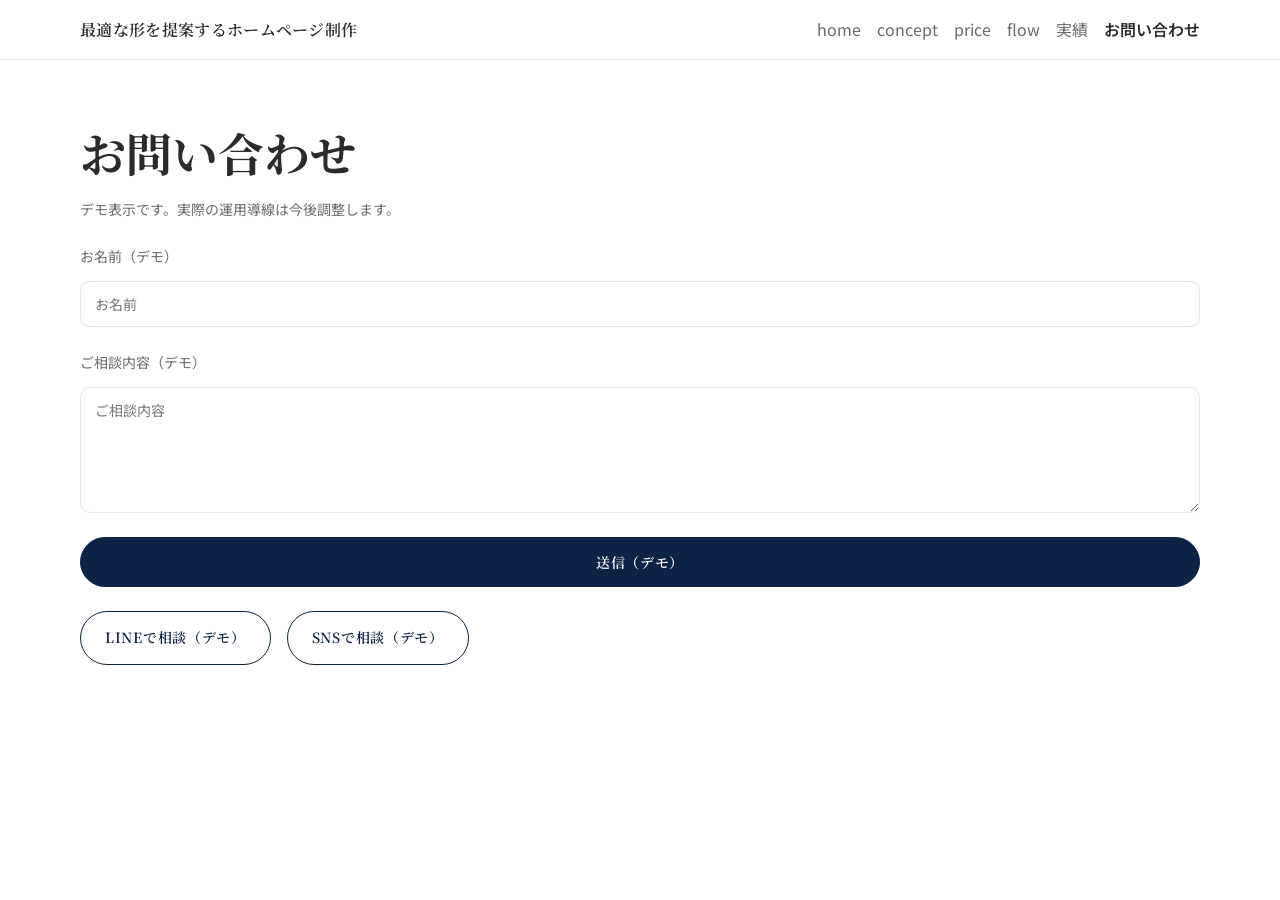
==== commit da87d80a: "Refine homepage layout, labels, and interactions" ====
--- a/contact.html
+++ b/contact.html
@@ -19,7 +19,6 @@
         <a href="works.html">実績</a>
         <a href="contact.html" aria-current="page">お問い合わせ</a>
       </nav>
-      <a class="button" href="contact.html">相談する</a>
     </div>
   </header>
 
--- a/style.css
+++ b/style.css
@@ -250,11 +250,11 @@
 .hero-works-btn::before {
   content: "";
   position: absolute;
-  left: 8%;
-  top: 8%;
-  width: 84%;
-  height: 48%;
-  border-radius: 999px;
+  left: 0;
+  top: 0;
+  width: 100%;
+  height: 56%;
+  border-radius: 0;
   background: linear-gradient(
     to bottom,
     rgba(255, 255, 255, 0.44) 0%,
@@ -295,11 +295,11 @@
 .button.cta-orange::before {
   content: "";
   position: absolute;
-  left: 8%;
-  top: 8%;
-  width: 84%;
-  height: 48%;
-  border-radius: 999px;
+  left: 0;
+  top: 0;
+  width: 100%;
+  height: 56%;
+  border-radius: 0;
   background: linear-gradient(
     to bottom,
     rgba(255, 255, 255, 0.42) 0%,
@@ -695,6 +695,13 @@
   text-align: center;
   border-radius: 0;
   min-height: 460px;
+  transition: transform 0.2s ease, box-shadow 0.2s ease, border-color 0.2s ease;
+}
+
+.reason-card:hover {
+  transform: translateY(-12px) scale(1.02);
+  box-shadow: 0 18px 34px rgba(6, 20, 39, 0.36);
+  border-color: rgba(255, 255, 255, 1);
 }
 
 .reason-photo {
@@ -776,7 +783,7 @@
   transform: translateY(20px);
   opacity: 0;
   filter: blur(2px);
-  transition: transform 0.55s ease, opacity 0.55s ease, filter 0.55s ease;
+  transition: transform 1.25s ease, opacity 1.25s ease, filter 1.25s ease;
 }
 
 .reason-card.reveal-on-scroll.is-visible {
@@ -786,11 +793,11 @@
 }
 
 .reason-02.reveal-on-scroll {
-  transition-delay: 0.08s;
+  transition-delay: 0.32s;
 }
 
 .reason-03.reveal-on-scroll {
-  transition-delay: 0.16s;
+  transition-delay: 0.64s;
 }
 
 
@@ -852,11 +859,11 @@
 .works-actions .button::before {
   content: "";
   position: absolute;
-  left: 8%;
-  top: 8%;
-  width: 84%;
-  height: 48%;
-  border-radius: 999px;
+  left: 0;
+  top: 0;
+  width: 100%;
+  height: 56%;
+  border-radius: 0;
   background: linear-gradient(
     to bottom,
     rgba(255, 255, 255, 0.42) 0%,
@@ -1030,10 +1037,52 @@
 }
 
 .price-box {
-  padding: var(--space-5);
+  position: relative;
+  overflow: hidden;
+  padding: calc(var(--space-5) + 76px) var(--space-5) var(--space-5);
   border: 1px solid var(--line);
-  border-radius: var(--radius);
+  border-radius: 0;
   background: #ffffff;
+}
+
+.price-box h3 {
+  position: absolute;
+  left: var(--space-5);
+  top: 20px;
+  margin: 0;
+  color: #ffffff;
+  z-index: 2;
+  display: inline-flex;
+  align-items: center;
+  gap: 8px;
+  font-size: clamp(18px, 1.9vw, 24px);
+}
+
+.popular-mark {
+  display: inline-flex;
+  align-items: center;
+  gap: 6px;
+  font-size: 11px;
+  line-height: 1;
+  letter-spacing: 0.04em;
+  color: #ffd66c;
+  background: transparent;
+  padding: 0;
+  border: 0;
+  box-shadow: none;
+  text-shadow: 0 1px 2px rgba(30, 20, 2, 0.45);
+}
+
+.popular-mark::before {
+  content: "";
+  width: 12px;
+  height: 9px;
+  background: linear-gradient(180deg, #ffe58a 0%, #f6c945 48%, #cf9c14 100%);
+  clip-path: polygon(
+    0% 100%, 0% 58%, 14% 22%, 30% 58%, 50% 10%,
+    70% 58%, 86% 22%, 100% 58%, 100% 100%
+  );
+  filter: drop-shadow(0 1px 1px rgba(64, 43, 5, 0.25));
 }
 
 .price-photo {
@@ -1041,13 +1090,70 @@
   width: 100%;
   aspect-ratio: 16 / 9;
   object-fit: cover;
-  border-radius: 10px;
+  border-radius: 0;
   margin-bottom: var(--space-3);
+}
+
+.price-box::before {
+  content: "";
+  position: absolute;
+  left: 0;
+  top: 0;
+  width: 100%;
+  height: 20%;
+  z-index: 0;
+}
+
+.price-box::after {
+  content: "";
+  position: absolute;
+  left: 0;
+  top: 0;
+  width: 100%;
+  height: 20%;
+  border-radius: 0;
+  background: linear-gradient(
+    to bottom,
+    rgba(255, 255, 255, 0.36) 0%,
+    rgba(255, 255, 255, 0.12) 42%,
+    rgba(255, 255, 255, 0) 100%
+  );
+  pointer-events: none;
+  z-index: 1;
+}
+
+.lp-price-grid .price-box:nth-child(1)::before {
+  background: #0d2345;
+}
+
+.lp-price-grid .price-box:nth-child(2)::before {
+  background: #17325f;
+}
+
+.lp-price-grid .price-box:nth-child(3)::before {
+  background: #1f3f73;
+}
+
+.price-box > * {
+  position: relative;
+  z-index: 1;
 }
 
 .price {
   font-size: 22px;
   margin: 0 0 var(--space-2);
+}
+
+.plan-features {
+  margin: 0;
+  padding-left: 18px;
+  display: grid;
+  gap: 6px;
+}
+
+.plan-features li {
+  color: var(--text);
+  font-size: 14px;
 }
 
 .lp-faq {
@@ -1075,18 +1181,6 @@
 
 .lp-final-cta h2,
 .lp-final-cta .lead {
-  color: #ffffff;
-}
-
-.lp-final-cta .button {
-  background: var(--cta);
-  border-color: var(--cta);
-  color: #ffffff;
-}
-
-.lp-final-cta .button.ghost {
-  background: transparent;
-  border-color: rgba(255, 255, 255, 0.7);
   color: #ffffff;
 }
 
@@ -1111,8 +1205,8 @@
 .down-arrow span {
   width: 16px;
   height: 16px;
-  border-right: 2px solid var(--accent);
-  border-bottom: 2px solid var(--accent);
+  border-right: 2px solid var(--cta);
+  border-bottom: 2px solid var(--cta);
   transform: rotate(45deg);
   opacity: 0.3;
   animation: arrowPulse 1.4s infinite;
@@ -1143,6 +1237,7 @@
 .create-showcase {
   margin-top: 56px;
   position: relative;
+  isolation: isolate;
   padding-bottom: 20px;
   min-height: 0;
   display: grid;
@@ -1150,6 +1245,24 @@
   align-items: end;
   column-gap: 2cm;
   row-gap: 10px;
+}
+
+.create-showcase::before {
+  content: "";
+  position: absolute;
+  left: 50%;
+  top: 0;
+  width: 100vw;
+  height: 100%;
+  transform: translateX(-50%);
+  background: url("showcase-bg.png") center center / 100% auto no-repeat;
+  pointer-events: none;
+  z-index: 0;
+}
+
+.create-showcase > * {
+  position: relative;
+  z-index: 1;
 }
 
 .create-title {
@@ -1165,6 +1278,10 @@
 
 .create-title::after {
   content: none;
+}
+
+.mobile-break {
+  display: none;
 }
 
 .pc-mockup {
@@ -1200,19 +1317,21 @@
 }
 
 .pc-stand {
-  width: 100%;
-  height: 6px;
+  width: 32%;
+  height: 10px;
   background: linear-gradient(180deg, #c8cfd9 0%, #9ea7b3 100%);
-  border-radius: 0 0 8px 8px;
-  margin-top: 1px;
+  border-radius: 0 0 10px 10px;
+  margin-top: 2px;
 }
 
 .pc-base {
   position: relative;
-  width: 124%;
-  height: 16px;
+  width: 108%;
+  height: 18px;
   margin-top: 3px;
-  margin-left: -12%;
+  margin-left: auto;
+  margin-right: auto;
+  left: -4%;
   background: linear-gradient(180deg, #d3d9e1 0%, #adb6c2 48%, #8f99a6 100%);
   border-radius: 0 0 16px 16px;
   box-shadow:
@@ -1318,22 +1437,26 @@
   }
 
   .create-showcase {
-    display: block;
+    display: grid;
+    grid-template-columns: 1fr;
+    justify-items: center;
+    row-gap: 16px;
     padding-bottom: 0;
     min-height: 0;
   }
 
   .pc-mockup {
     transform: none;
+    grid-column: 1;
+    margin: 0 auto;
   }
 
   .phone-mockup {
     position: relative;
     right: auto;
     bottom: auto;
-    margin-left: auto;
-    margin-right: 0;
-    margin-top: 14px;
+    grid-column: 1;
+    margin: 8px auto 0;
     width: 122px;
   }
 
@@ -1401,7 +1524,7 @@
 }
 
 .rotating-track img {
-  width: clamp(340px, 36vw, 560px);
+  width: clamp(400px, 42vw, 640px);
   aspect-ratio: 18 / 9;
   object-fit: cover;
   border-radius: 0;
@@ -1580,6 +1703,18 @@
 
   .reason-card h3 {
     white-space: normal;
+    justify-content: center;
+    text-align: center;
+  }
+
+  .reason-card p {
+    text-align: center;
+    margin-left: auto;
+    margin-right: auto;
+  }
+
+  .mobile-break {
+    display: block;
   }
 
   .lp-flow li {
